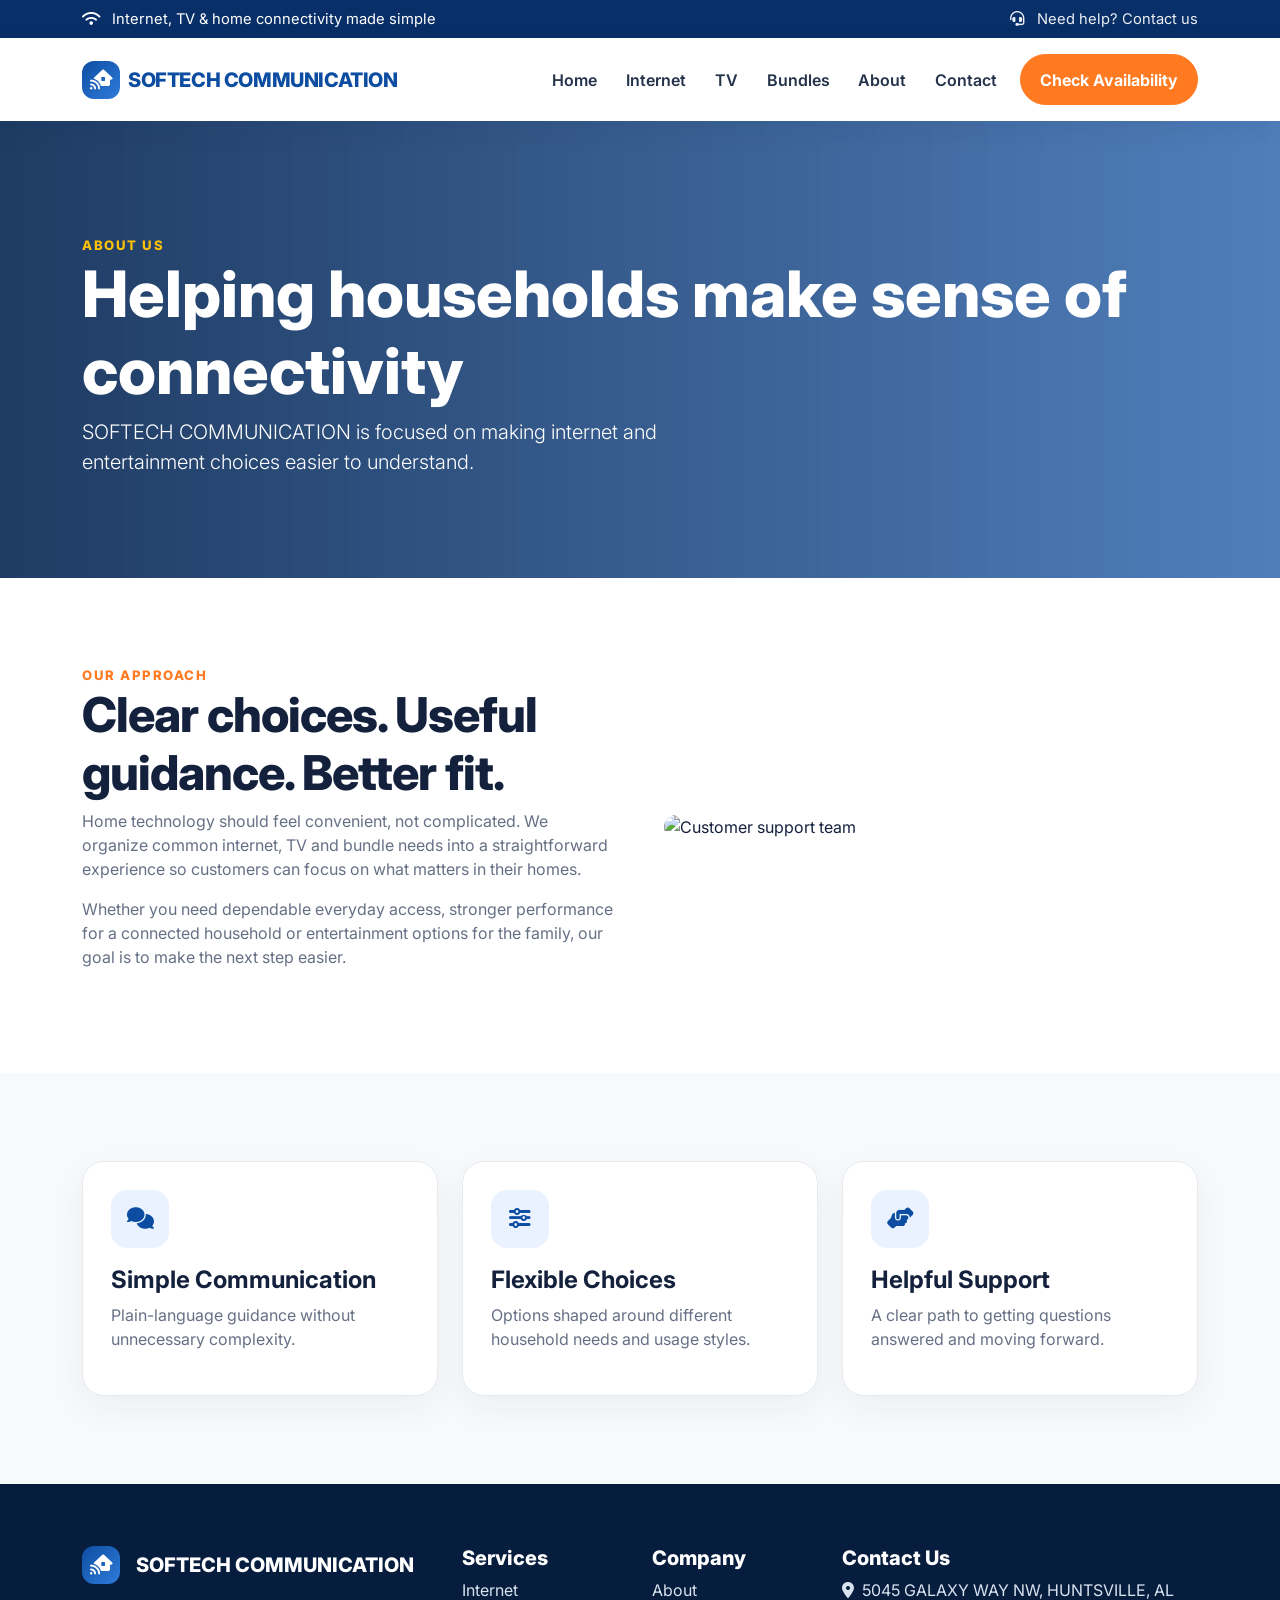
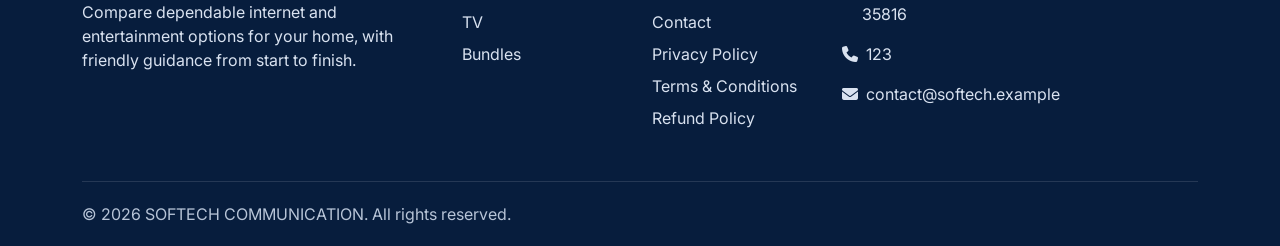
==== about.html @ 9d477be6 "new" ====
<!DOCTYPE html>
<html lang="en">
 <head>
  <meta charset="utf-8"/>
  <meta content="width=device-width,initial-scale=1" name="viewport"/>
  <title>
   About Us - SOFTECH COMMUNICATION
  </title>
  <meta content="Compare internet, TV and home connectivity options with SOFTECH COMMUNICATION." name="description"/>
  <link href="https://fonts.googleapis.com" rel="preconnect"/>
  <link crossorigin="" href="https://fonts.gstatic.com" rel="preconnect"/>
  <link href="https://fonts.googleapis.com/css2?family=Inter:wght@400;500;600;700;800&amp;display=swap" rel="stylesheet"/>
  <link href="https://cdn.jsdelivr.net/npm/bootstrap@5.3.3/dist/css/bootstrap.min.css" rel="stylesheet"/>
  <link href="https://cdnjs.cloudflare.com/ajax/libs/font-awesome/6.7.2/css/all.min.css" rel="stylesheet"/>
  <link href="assets/css/style.css" rel="stylesheet"/>
 </head>
 <body>
  <div class="topbar py-2">
   <div class="container d-flex flex-wrap justify-content-between gap-2">
    <span>
     <i class="fa-solid fa-wifi me-2">
     </i>
     Internet, TV &amp; home connectivity made simple
    </span>
    <a href="contact.html">
     <i class="fa-solid fa-headset me-2">
     </i>
     Need help? Contact us
    </a>
   </div>
  </div>
  <nav class="navbar navbar-expand-lg navbar-light sticky-top">
   <div class="container py-2">
    <a class="navbar-brand d-flex align-items-center" href="index.html">
     <span class="brand-mark">
      <i class="fa-solid fa-house-signal">
      </i>
     </span>
     SOFTECH COMMUNICATION
    </a>
    <button class="navbar-toggler" data-bs-target="#mainNav" data-bs-toggle="collapse" type="button">
     <span class="navbar-toggler-icon">
     </span>
    </button>
    <div class="collapse navbar-collapse" id="mainNav">
     <ul class="navbar-nav ms-auto align-items-lg-center">
      <li class="nav-item">
       <a class="nav-link" href="index.html">
        Home
       </a>
      </li>
      <li class="nav-item">
       <a class="nav-link" href="internet.html">
        Internet
       </a>
      </li>
      <li class="nav-item">
       <a class="nav-link" href="tv.html">
        TV
       </a>
      </li>
      <li class="nav-item">
       <a class="nav-link" href="bundles.html">
        Bundles
       </a>
      </li>
      <li class="nav-item">
       <a class="nav-link" href="about.html">
        About
       </a>
      </li>
      <li class="nav-item">
       <a class="nav-link" href="contact.html">
        Contact
       </a>
      </li>
      <li class="nav-item ms-lg-2">
       <a class="btn btn-brand" href="contact.html">
        Check Availability
       </a>
      </li>
     </ul>
    </div>
   </div>
  </nav>
  <section class="inner-hero">
   <div class="container">
    <div class="section-kicker text-warning">
     About Us
    </div>
    <h1>
     Helping households make sense of connectivity
    </h1>
    <p class="lead col-lg-7">
     SOFTECH COMMUNICATION is focused on making internet and entertainment choices easier to understand.
    </p>
   </div>
  </section>
  <section class="section-pad">
   <div class="container">
    <div class="row align-items-center g-5">
     <div class="col-lg-6">
      <div class="section-kicker">
       Our approach
      </div>
      <h2 class="section-title">
       Clear choices. Useful guidance. Better fit.
      </h2>
      <p class="text-muted2">
       Home technology should feel convenient, not complicated. We organize common internet, TV and bundle needs into a straightforward experience so customers can focus on what matters in their homes.
      </p>
      <p class="text-muted2">
       Whether you need dependable everyday access, stronger performance for a connected household or entertainment options for the family, our goal is to make the next step easier.
      </p>
     </div>
     <div class="col-lg-6">
      <img alt="Customer support team" class="split-img" src="https://images.unsplash.com/photo-1521737711867-e3b97375f902?auto=format&amp;fit=crop&amp;w=1200&amp;q=85"/>
     </div>
    </div>
   </div>
  </section>
  <section class="section-pad bg-light">
   <div class="container">
    <div class="row g-4">
     <div class="col-md-4">
      <div class="service-card">
       <div class="icon-box">
        <i class="fa-solid fa-comments">
        </i>
       </div>
       <h4 class="fw-bold">
        Simple Communication
       </h4>
       <p class="text-muted2">
        Plain-language guidance without unnecessary complexity.
       </p>
      </div>
     </div>
     <div class="col-md-4">
      <div class="service-card">
       <div class="icon-box">
        <i class="fa-solid fa-sliders">
        </i>
       </div>
       <h4 class="fw-bold">
        Flexible Choices
       </h4>
       <p class="text-muted2">
        Options shaped around different household needs and usage styles.
       </p>
      </div>
     </div>
     <div class="col-md-4">
      <div class="service-card">
       <div class="icon-box">
        <i class="fa-solid fa-handshake-angle">
        </i>
       </div>
       <h4 class="fw-bold">
        Helpful Support
       </h4>
       <p class="text-muted2">
        A clear path to getting questions answered and moving forward.
       </p>
      </div>
     </div>
    </div>
   </div>
  </section>
  <footer>
    <div class="container">
        <div class="row g-4">

            <!-- Company Info -->
            <div class="col-lg-4">
                <h5 class="d-flex align-items-center gap-2">
                    <span class="brand-mark">
                        <i class="fa-solid fa-house-signal"></i>
                    </span>
                    SOFTECH COMMUNICATION
                </h5>

                <p class="mt-3 mb-0">
                    Compare dependable internet and entertainment options for your home,
                    with friendly guidance from start to finish.
                </p>
            </div>

            <!-- Services -->
            <div class="col-6 col-lg-2">
                <h5>Services</h5>

                <ul class="list-unstyled">
                    <li class="mb-2">
                        <a href="internet.html">Internet</a>
                    </li>

                    <li class="mb-2">
                        <a href="tv.html">TV</a>
                    </li>

                    <li class="mb-2">
                        <a href="bundles.html">Bundles</a>
                    </li>
                </ul>
            </div>

            <!-- Company -->
            <div class="col-6 col-lg-2">
                <h5>Company</h5>

                <ul class="list-unstyled">
                    <li class="mb-2">
                        <a href="about.html">About</a>
                    </li>

                    <li class="mb-2">
                        <a href="contact.html">Contact</a>
                    </li>

                    <li class="mb-2">
                        <a href="privacy.html">Privacy Policy</a>
                    </li>

                   <li class="mb-2">
                        <a href="terms.html">Terms &amp; Conditions</a>
                    </li>
                    <li class="mb-2">
                        <a href="refund.html">Refund Policy</a>
                    </li>
                </ul>
            </div>

            <!-- Contact Info -->
            <div class="col-lg-4">
                <h5>Contact Us</h5>

                <ul class="list-unstyled footer-contact">

                    <li class="mb-3 d-flex align-items-start gap-2">
                        <i class="fa-solid fa-location-dot mt-1"></i>
                        <span>
                            5045 GALAXY WAY NW, HUNTSVILLE, AL 35816
                        </span>
                    </li>

                    <li class="mb-3 d-flex align-items-center gap-2">
                        <i class="fa-solid fa-phone"></i>
                        <a href="tel:123">
                            123
                        </a>
                    </li>

                    <li class="mb-3 d-flex align-items-center gap-2">
                        <i class="fa-solid fa-envelope"></i>
                        <a href="mailto:contact@softech.example">
                            contact@softech.example
                        </a>
                    </li>

                </ul>
            </div>

        </div>

        <!-- Footer Bottom -->
        <div class="footer-bottom d-flex flex-wrap justify-content-between gap-2">
            <span>
                © <span class="current-year"></span>
                SOFTECH COMMUNICATION. All rights reserved.
            </span>

          
        </div>
    </div>
</footer>
  <script src="https://cdn.jsdelivr.net/npm/bootstrap@5.3.3/dist/js/bootstrap.bundle.min.js">
  </script>
  <script src="assets/js/main.js">
  </script>
 </body>
</html>
---- assets/css/style.css ----
:root {
  --primary: #0d4da1;
  --primary-dark: #082f68;
  --accent: #ff7a21;
  --ink: #14213d;
  --muted: #667085;
  --soft: #f5f8fc;
  --line: #e6ebf2;
}

* {
  box-sizing: border-box;
}

html {
  scroll-behavior: smooth;
}

body {
  margin: 0;
  font-family: "Inter", Arial, sans-serif;
  color: var(--ink);
  background: #ffffff;
}

a {
  text-decoration: none;
}

.topbar {
  background: var(--primary-dark);
  color: #ffffff;
  font-size: 0.92rem;
}

.topbar a {
  color: #ffffff;
  opacity: 0.92;
}

.navbar {
  background: #ffffff;
  box-shadow: 0 8px 28px rgba(17, 38, 71, 0.08);
}

.navbar-brand {
  font-weight: 800;
  color: var(--primary) !important;
  letter-spacing: -0.4px;
}

.navbar-brand .brand-mark,
footer .brand-mark {
  width: 38px;
  height: 38px;
  display: inline-grid;
  place-items: center;
  margin-right: 8px;
  border-radius: 12px;
  background: linear-gradient(135deg, var(--primary), #2f7cdb);
  color: #ffffff;
}

.nav-link {
  padding: 0.8rem 0.9rem !important;
  font-weight: 600;
  color: #24324a !important;
}

.nav-link:hover,
.nav-link.active {
  color: var(--primary) !important;
}

.btn-brand {
  padding: 0.78rem 1.2rem;
  border-color: var(--accent);
  border-radius: 999px;
  background: var(--accent);
  color: #ffffff;
  font-weight: 700;
}

.btn-brand:hover {
  border-color: #ec6812;
  background: #ec6812;
  color: #ffffff;
}

.btn-outline-brand {
  padding: 0.7rem 1.15rem;
  border: 2px solid var(--primary);
  border-radius: 999px;
  color: var(--primary);
  font-weight: 700;
}

.btn-outline-brand:hover {
  background: var(--primary);
  color: #ffffff;
}

.hero {
  min-height: 650px;
  display: flex;
  align-items: center;
  background:
    linear-gradient(90deg, rgba(7, 32, 73, 0.88), rgba(7, 32, 73, 0.58)),
    url("https://images.unsplash.com/photo-1587614382346-4ec70e388b28?auto=format&fit=crop&w=1800&q=85") center / cover no-repeat;
  color: #ffffff;
}

.hero h1 {
  font-size: clamp(2.5rem, 5vw, 4.8rem);
  line-height: 1.02;
  font-weight: 800;
  letter-spacing: -2px;
}
.pricing-section {
    background: #f7f9fc;
}

.pricing-badge {
    display: inline-block;
    padding: 8px 18px;
    border-radius: 50px;
    background: rgba(13, 110, 253, 0.1);
    color: #0d6efd;
    font-weight: 700;
    font-size: 14px;
}

.pricing-card {
    position: relative;
    background: #ffffff;
    border: 1px solid #e9edf3;
    border-radius: 24px;
    padding: 35px 30px;
    overflow: hidden;
    transition: 0.4s ease;
    box-shadow: 0 10px 35px rgba(0, 0, 0, 0.06);
}

.pricing-card::before {
    content: "";
    position: absolute;
    width: 150px;
    height: 150px;
    border-radius: 50%;
    background: rgba(13, 110, 253, 0.07);
    right: -70px;
    top: -70px;
    transition: 0.5s ease;
}

.pricing-card:hover {
    transform: translateY(-12px);
    box-shadow: 0 22px 55px rgba(0, 0, 0, 0.13);
    border-color: rgba(13, 110, 253, 0.3);
}

.pricing-card:hover::before {
    width: 210px;
    height: 210px;
}

.pricing-card.featured {
    border: 2px solid #0d6efd;
    transform: translateY(-8px);
}

.pricing-card.featured:hover {
    transform: translateY(-16px);
}

.popular-label {
    position: absolute;
    top: 18px;
    right: -38px;
    background: #0d6efd;
    color: #ffffff;
    font-size: 12px;
    font-weight: 700;
    padding: 8px 42px;
    transform: rotate(45deg);
}

.pricing-icon {
    width: 68px;
    height: 68px;
    display: flex;
    align-items: center;
    justify-content: center;
    border-radius: 18px;
    background: linear-gradient(135deg, #0d6efd, #5a8ff7);
    color: #ffffff;
    font-size: 28px;
    margin-bottom: 24px;
    box-shadow: 0 10px 25px rgba(13, 110, 253, 0.22);
    transition: 0.35s ease;
}

.pricing-card:hover .pricing-icon {
    transform: scale(1.1) rotate(6deg);
}

.pricing-card h4 {
    font-size: 23px;
    font-weight: 800;
    margin-bottom: 7px;
}

.plan-subtitle {
    color: #7a8493;
    margin-bottom: 22px;
}

.price-box {
    display: flex;
    align-items: flex-start;
    margin-bottom: 28px;
}

.currency {
    font-size: 22px;
    font-weight: 700;
    margin-top: 8px;
}

.price {
    font-size: 52px;
    line-height: 1;
    font-weight: 800;
    color: #111827;
}

.month {
    align-self: flex-end;
    margin-left: 4px;
    color: #7a8493;
    margin-bottom: 5px;
}

.pricing-list {
    list-style: none;
    padding: 0;
    margin: 0 0 28px;
}

.pricing-list li {
    display: flex;
    align-items: center;
    gap: 10px;
    margin-bottom: 14px;
    color: #4b5563;
}

.pricing-list i {
    color: #0d6efd;
}

.pricing-btn {
    background: #0d6efd;
    color: #ffffff;
    border-radius: 12px;
    font-weight: 700;
    padding: 12px 18px;
    transition: 0.3s ease;
}

.pricing-btn:hover {
    background: #084298;
    color: #ffffff;
    transform: translateY(-2px);
}
.hero p {
  max-width: 660px;
  font-size: 1.14rem;
  color: rgba(255, 255, 255, 0.9);
}

.hero-card {
  padding: 1.3rem;
  border-radius: 24px;
  background: #ffffff;
  color: var(--ink);
  box-shadow: 0 22px 65px rgba(0, 0, 0, 0.22);
}

.hero-card .form-control {
  padding: 0.9rem 1rem;
  border-color: #d7deea;
  border-radius: 14px;
}

.hero-badge {
  display: inline-flex;
  align-items: center;
  gap: 0.5rem;
  padding: 0.5rem 0.8rem;
  border: 1px solid rgba(255, 255, 255, 0.23);
  border-radius: 999px;
  background: rgba(255, 255, 255, 0.12);
  font-weight: 700;
}

.section-pad {
  padding: 88px 0;
}

.section-title {
  font-size: clamp(2rem, 4vw, 3rem);
  font-weight: 800;
  letter-spacing: -1px;
}

.section-kicker {
  color: var(--accent);
  font-size: 0.82rem;
  font-weight: 800;
  letter-spacing: 1.5px;
  text-transform: uppercase;
}

.text-muted2 {
  color: var(--muted);
}

.service-card {
  height: 100%;
  padding: 28px;
  border: 1px solid var(--line);
  border-radius: 22px;
  background: #ffffff;
  box-shadow: 0 12px 35px rgba(15, 42, 77, 0.05);
  transition: 0.25s ease;
}

.service-card:hover {
  transform: translateY(-6px);
  box-shadow: 0 20px 45px rgba(15, 42, 77, 0.12);
}

.icon-box {
  width: 58px;
  height: 58px;
  display: grid;
  place-items: center;
  margin-bottom: 1.1rem;
  border-radius: 16px;
  background: #eaf2ff;
  color: var(--primary);
  font-size: 1.35rem;
}

.plan-card {
  position: relative;
  height: 100%;
  overflow: hidden;
  padding: 30px;
  border: 1px solid var(--line);
  border-radius: 24px;
  background: #ffffff;
}

.plan-card.featured {
  border: 2px solid var(--primary);
  box-shadow: 0 18px 55px rgba(13, 77, 161, 0.13);
}

.plan-label {
  position: absolute;
  top: 18px;
  right: -35px;
  padding: 6px 42px;
  transform: rotate(35deg);
  background: var(--accent);
  color: #ffffff;
  font-size: 0.75rem;
  font-weight: 800;
}

.plan-price {
  color: var(--primary);
  font-size: 2.3rem;
  font-weight: 800;
}

.check-list {
  margin: 0;
  padding: 0;
  list-style: none;
}

.check-list li {
  margin: 0.8rem 0;
  color: #40516c;
}

.check-list i {
  margin-right: 0.55rem;
  color: #1aa76c;
}

.split-img {
  width: 100%;
  height: 480px;
  object-fit: cover;
  border-radius: 28px;
}

.stats {
  padding: 38px;
  border-radius: 30px;
  background: linear-gradient(135deg, var(--primary-dark), var(--primary));
  color: #ffffff;
}

.stat-num {
  font-size: 2.25rem;
  font-weight: 800;
}

.cta {
  padding: 54px;
  border-radius: 30px;
  background: linear-gradient(135deg, #082f68, #0d4da1 55%, #256cc6);
  color: #ffffff;
}

.inner-hero {
  padding: 115px 0 85px;
  background:
    linear-gradient(90deg, rgba(6, 38, 82, 0.9), rgba(13, 77, 161, 0.72)),
    url("https://images.unsplash.com/photo-1558494949-ef010cbdcc31?auto=format&fit=crop&w=1800&q=85") center / cover;
  color: #ffffff;
}

.inner-hero h1 {
  font-size: clamp(2.4rem, 5vw, 4rem);
  font-weight: 800;
}

.policy-card {
  max-width: 920px;
  margin: auto;
  padding: 38px;
  border: 1px solid var(--line);
  border-radius: 24px;
  background: #ffffff;
  box-shadow: 0 12px 35px rgba(15, 42, 77, 0.05);
}

.policy-card h2 {
  margin-top: 2rem;
  font-size: 1.45rem;
  font-weight: 800;
}

.contact-card {
  height: 100%;
  padding: 26px;
  border: 1px solid var(--line);
  border-radius: 22px;
  background: #ffffff;
}

.form-control,
.form-select {
  padding: 0.82rem 0.95rem;
  border-radius: 12px;
}

footer {
  padding-top: 62px;
  background: #071d3d;
  color: #d9e2f0;
}

footer h5 {
  color: #ffffff;
  font-weight: 800;
}

footer a {
  color: #d9e2f0;
}

footer a:hover {
  color: #ffffff;
}

.footer-bottom {
  margin-top: 35px;
  padding: 20px 0;
  border-top: 1px solid rgba(255, 255, 255, 0.12);
  color: #b7c4d7;
}

@media (max-width: 991.98px) {
  .hero {
    min-height: auto;
    padding: 110px 0 80px;
  }

  .hero h1 {
    letter-spacing: -1px;
  }

  .section-pad {
    padding: 68px 0;
  }

  .split-img {
    height: 380px;
  }
}
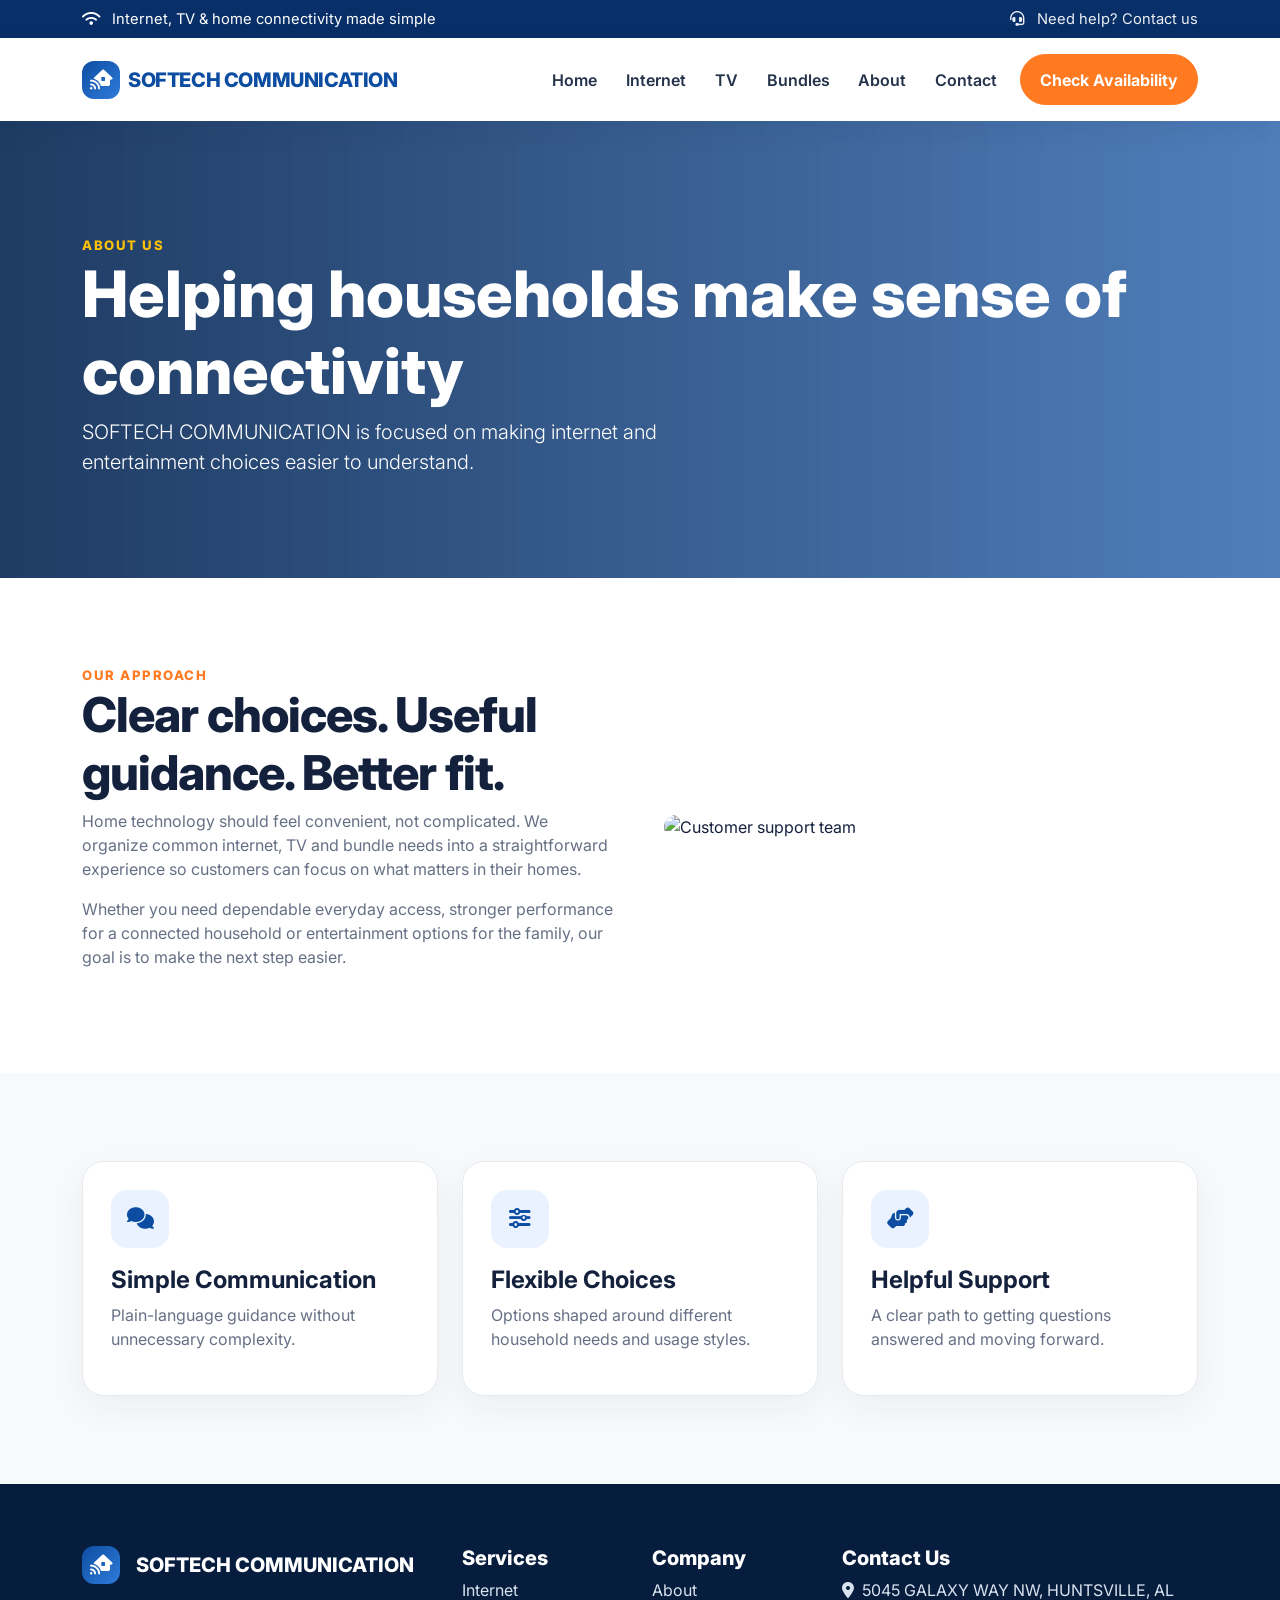
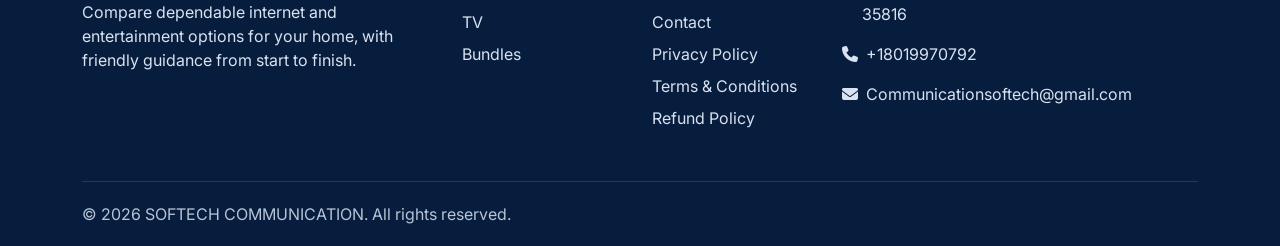
==== commit dd792fb7: "new" ====
--- a/about.html
+++ b/about.html
@@ -246,15 +246,15 @@
 
                     <li class="mb-3 d-flex align-items-center gap-2">
                         <i class="fa-solid fa-phone"></i>
-                        <a href="tel:123">
-                            123
+                        <a href="tel:+18019970792">
+                            +18019970792
                         </a>
                     </li>
 
                     <li class="mb-3 d-flex align-items-center gap-2">
                         <i class="fa-solid fa-envelope"></i>
-                        <a href="mailto:contact@softech.example">
-                            contact@softech.example
+                        <a href="mailto:Communicationsoftech@gmail.com">
+                            Communicationsoftech@gmail.com
                         </a>
                     </li>
 
